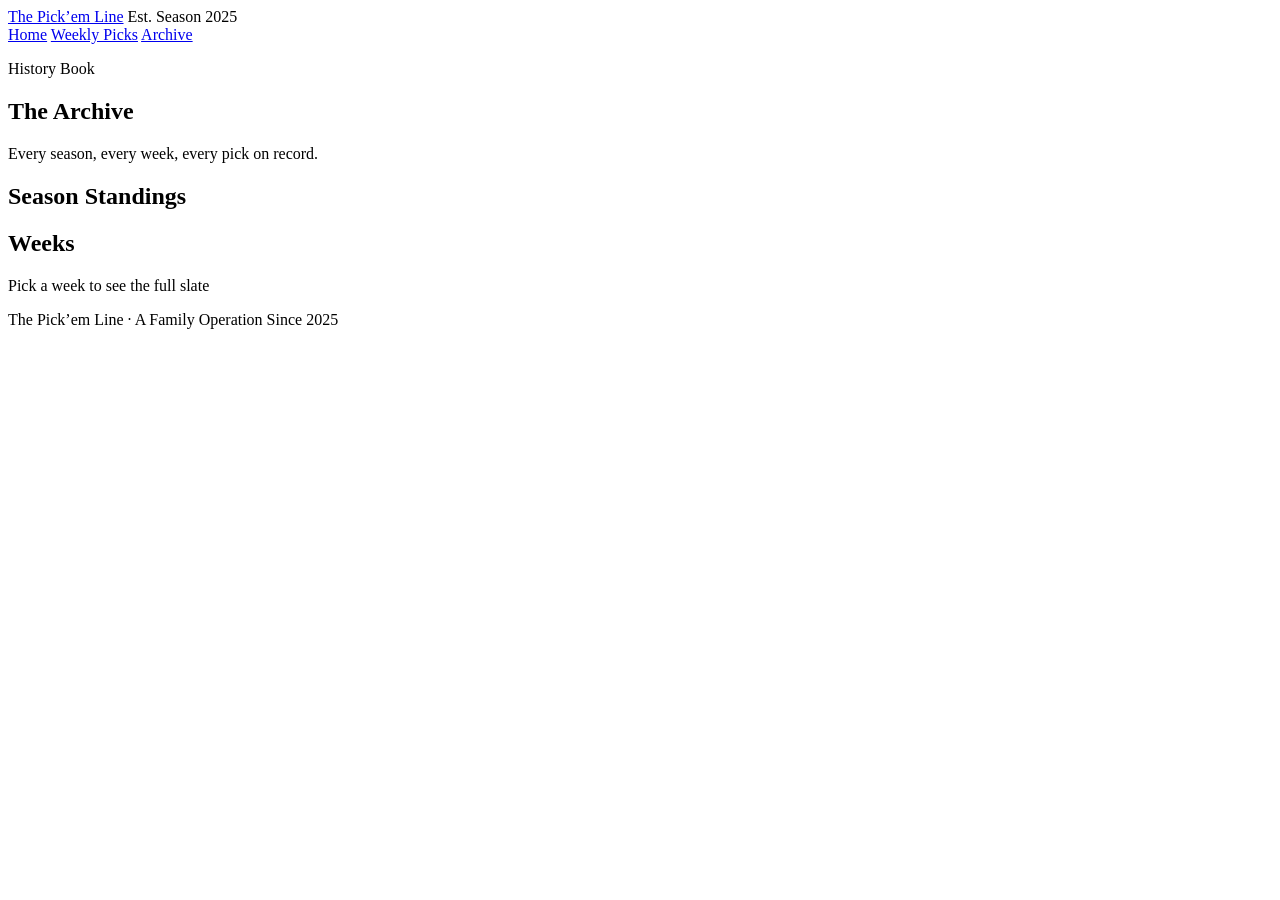
==== archive.html @ e5cb2527 "Add files via upload" ====
<!DOCTYPE html>
<html lang="en">
<head>
<meta charset="UTF-8">
<meta name="viewport" content="width=device-width, initial-scale=1.0">
<title>Archive &mdash; The Pick&rsquo;em Line</title>
<link rel="preconnect" href="https://fonts.googleapis.com">
<link href="https://fonts.googleapis.com/css2?family=Anton&family=Oswald:wght@400;500;600&family=Inter:wght@400;500;600&display=swap" rel="stylesheet">
<link rel="stylesheet" href="assets/style.css">
</head>
<body>

<header class="site-header">
  <div class="site-header-inner">
    <div class="brand">
      <a href="index.html" class="brand-mark">The Pick&rsquo;em Line</a>
      <span class="brand-tag">Est. Season 2025</span>
    </div>
    <nav class="site-nav">
      <a href="index.html">Home</a>
      <a href="picks.html">Weekly Picks</a>
      <a href="archive.html" class="active">Archive</a>
    </nav>
  </div>
</header>

<main class="page">

  <section class="hero">
    <p class="hero-eyebrow">History Book</p>
    <h1>The <span class="accent">Archive</span></h1>
    <p class="lede">Every season, every week, every pick on record.</p>
  </section>

  <div class="season-tabs" id="season-tabs"></div>

  <section class="panel">
    <h2>Season Standings</h2>
    <p class="panel-sub" id="season-standings-sub"></p>
    <div id="season-standings"></div>
  </section>

  <section class="panel">
    <h2>Weeks</h2>
    <p class="panel-sub">Pick a week to see the full slate</p>
    <div id="week-list" class="week-list"></div>
    <div id="week-detail"></div>
  </section>

</main>

<footer class="site-footer">The Pick&rsquo;em Line &middot; A Family Operation Since 2025</footer>

<script src="assets/players.js"></script>
<script src="assets/app.js"></script>
<script src="assets/archive.js"></script>
</body>
</html>
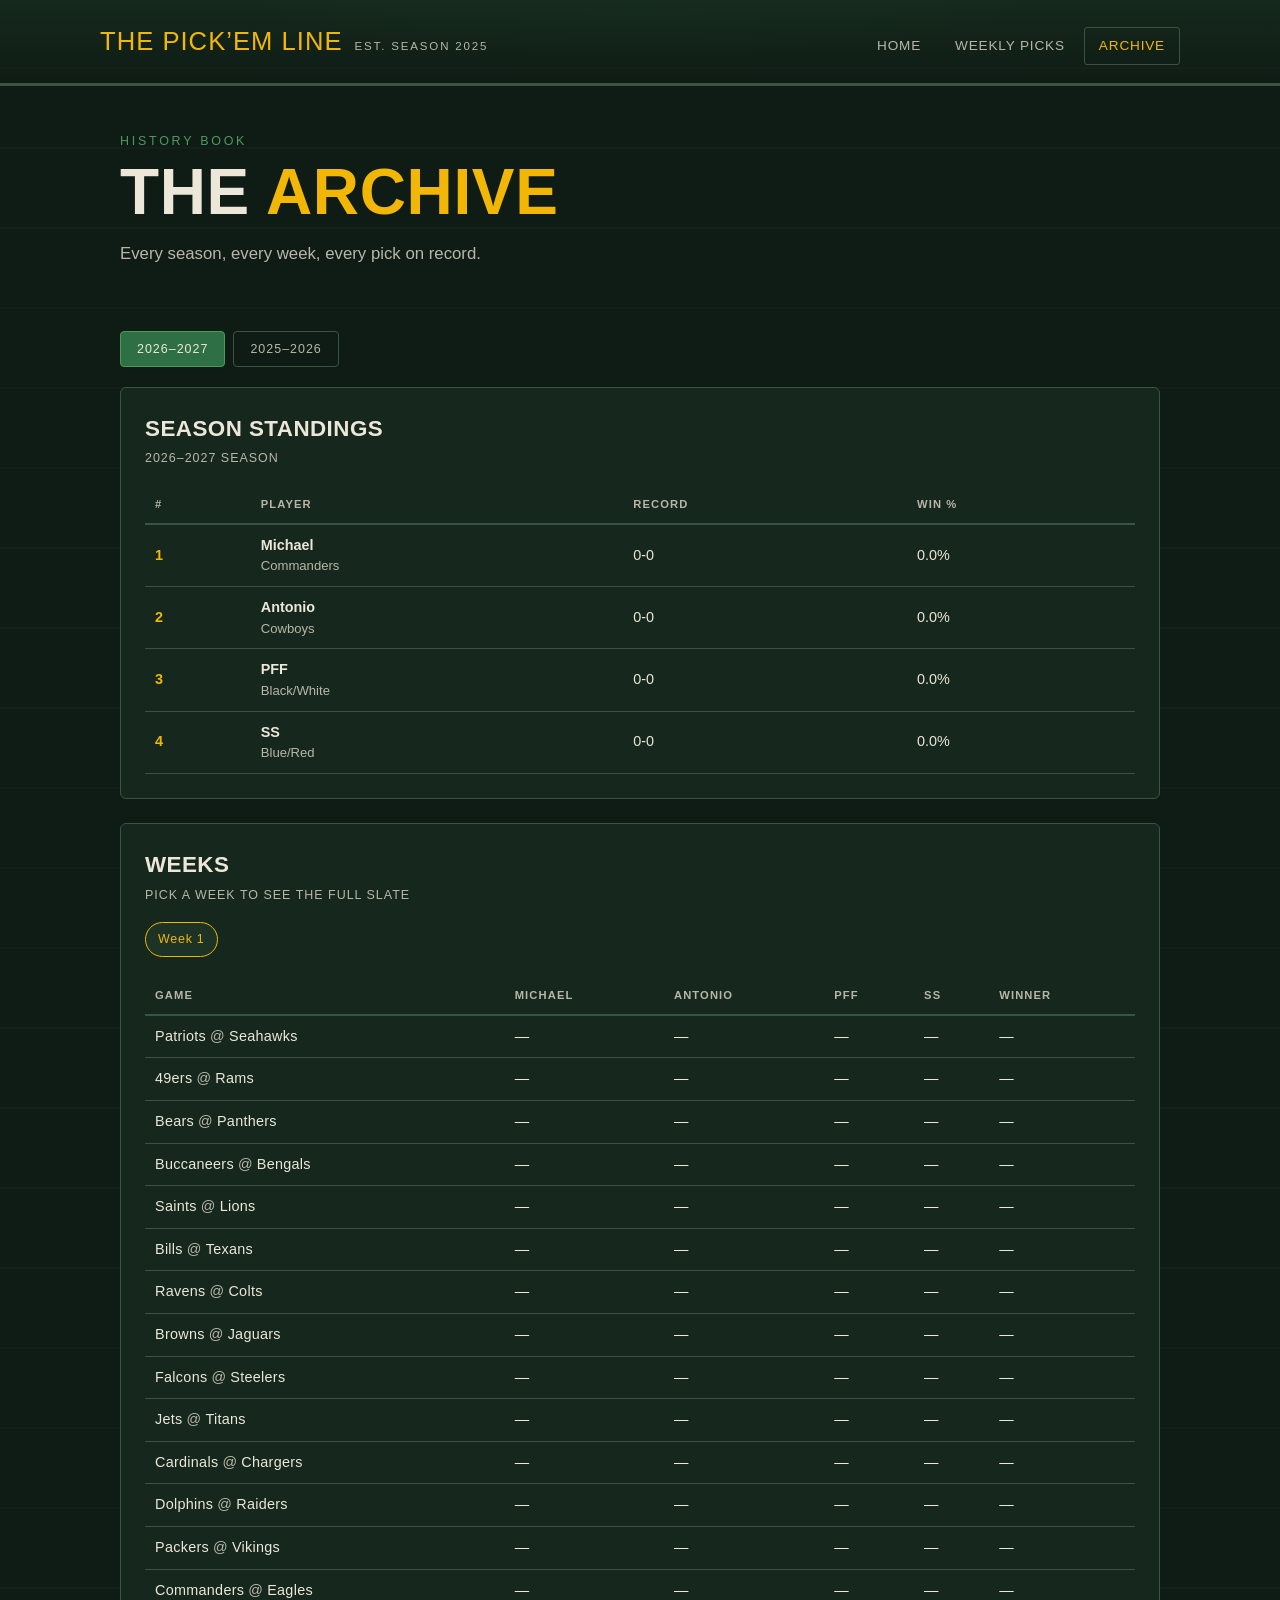
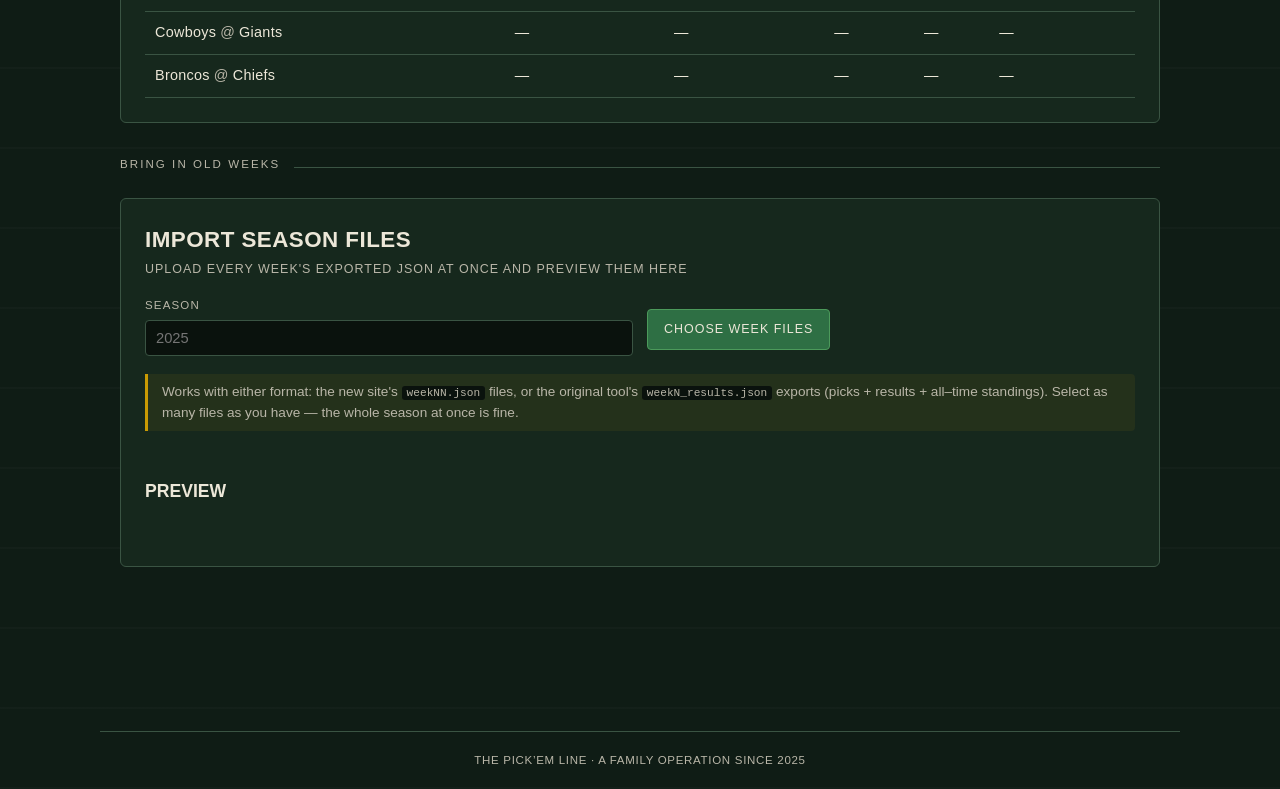
==== commit 6c33cf93: "Add files via upload" ====
--- a/archive.html
+++ b/archive.html
@@ -47,6 +47,45 @@
     <div id="week-detail"></div>
   </section>
 
+  <div class="yard-divider" data-label="Bring in old weeks"></div>
+
+  <section class="panel">
+    <h2>Import Season Files</h2>
+    <p class="panel-sub">Upload every week's exported JSON at once and preview them here</p>
+
+    <div class="field-row">
+      <div>
+        <label for="import-season">Season</label>
+        <input type="text" id="import-season" placeholder="2025">
+      </div>
+      <div style="align-self:end;">
+        <label class="btn file-label">
+          Choose Week Files
+          <input type="file" id="import-files" accept="application/json" multiple style="display:none;">
+        </label>
+      </div>
+    </div>
+
+    <div class="tip">
+      Works with either format: the new site's <code>weekNN.json</code> files, or the original
+      tool's <code>weekN_results.json</code> exports (picks + results + all&ndash;time standings).
+      Select as many files as you have &mdash; the whole season at once is fine.
+    </div>
+
+    <p id="import-status" class="status-line"></p>
+
+    <div id="import-preview">
+      <h3 style="font-family:var(--font-display); text-transform:uppercase; font-size:1.1rem;">Preview</h3>
+      <div id="import-standings"></div>
+      <div id="import-week-pills" class="week-list" style="margin-top:16px;"></div>
+      <div id="import-week-detail"></div>
+    </div>
+
+    <div class="btn-row" id="import-download-row" style="display:none;">
+      <button id="btn-download-bundle" class="amber" type="button">Download data/&lt;season&gt;/ bundle</button>
+    </div>
+  </section>
+
 </main>
 
 <footer class="site-footer">The Pick&rsquo;em Line &middot; A Family Operation Since 2025</footer>
@@ -54,5 +93,6 @@
 <script src="assets/players.js"></script>
 <script src="assets/app.js"></script>
 <script src="assets/archive.js"></script>
+<script src="assets/import-legacy.js"></script>
 </body>
 </html>
--- a/assets/style.css
+++ b/assets/style.css
@@ -0,0 +1,569 @@
+/* ============================================================
+   NFL Pick'em — "Under the Lights" scoreboard theme
+   ============================================================ */
+
+:root {
+  --bg:        #0F1C15;
+  --bg-panel:  #16281D;
+  --bg-panel-2:#1C3325;
+  --turf:      #2E6F44;
+  --turf-bright:#4C9A5B;
+  --amber:     #F2B705;
+  --amber-dim: #C99A03;
+  --chalk:     #ECE7D8;
+  --chalk-dim: #B9B6A8;
+  --ink:       #0A120D;
+  --line:      #3A5443;
+  --danger:    #C8102E;
+
+  --font-display: "Anton", "Arial Narrow", sans-serif;
+  --font-mono:    "Oswald", "Arial Narrow", sans-serif;
+  --font-body:    "Inter", -apple-system, BlinkMacSystemFont, "Segoe UI", sans-serif;
+}
+
+* { box-sizing: border-box; }
+
+html { scroll-behavior: smooth; }
+
+body {
+  margin: 0;
+  background:
+    radial-gradient(1200px 500px at 50% -10%, rgba(76,154,91,0.18), transparent 60%),
+    repeating-linear-gradient(0deg, rgba(255,255,255,0.02) 0 2px, transparent 2px 80px),
+    var(--bg);
+  color: var(--chalk);
+  font-family: var(--font-body);
+  line-height: 1.5;
+  min-height: 100vh;
+}
+
+a { color: inherit; }
+
+::selection { background: var(--amber); color: var(--ink); }
+
+/* ---------- Layout shell ---------- */
+
+.page {
+  max-width: 1080px;
+  margin: 0 auto;
+  padding: 0 20px 80px;
+}
+
+.site-header {
+  border-bottom: 3px solid var(--line);
+  padding: 22px 20px 18px;
+  margin-bottom: 36px;
+  background: linear-gradient(180deg, rgba(76,154,91,0.10), transparent);
+}
+
+.site-header-inner {
+  max-width: 1080px;
+  margin: 0 auto;
+  display: flex;
+  align-items: baseline;
+  justify-content: space-between;
+  flex-wrap: wrap;
+  gap: 12px;
+}
+
+.brand {
+  display: flex;
+  align-items: baseline;
+  gap: 12px;
+}
+
+.brand-mark {
+  font-family: var(--font-display);
+  font-size: 1.6rem;
+  letter-spacing: 0.04em;
+  color: var(--amber);
+  text-decoration: none;
+  text-transform: uppercase;
+}
+
+.brand-tag {
+  font-family: var(--font-mono);
+  font-size: 0.72rem;
+  letter-spacing: 0.16em;
+  text-transform: uppercase;
+  color: var(--chalk-dim);
+}
+
+nav.site-nav {
+  display: flex;
+  gap: 4px;
+  font-family: var(--font-mono);
+  font-size: 0.85rem;
+  letter-spacing: 0.06em;
+  text-transform: uppercase;
+}
+
+nav.site-nav a {
+  padding: 8px 14px;
+  text-decoration: none;
+  color: var(--chalk-dim);
+  border: 1px solid transparent;
+  border-radius: 3px;
+  transition: border-color 0.15s, color 0.15s;
+}
+
+nav.site-nav a:hover,
+nav.site-nav a.active {
+  color: var(--amber);
+  border-color: var(--line);
+}
+
+/* ---------- Hero ---------- */
+
+.hero {
+  padding: 10px 0 8px;
+  margin-bottom: 40px;
+}
+
+.hero-eyebrow {
+  font-family: var(--font-mono);
+  font-size: 0.78rem;
+  letter-spacing: 0.22em;
+  text-transform: uppercase;
+  color: var(--turf-bright);
+  margin: 0 0 10px;
+}
+
+.hero h1 {
+  font-family: var(--font-display);
+  font-size: clamp(2.4rem, 6vw, 4rem);
+  line-height: 0.98;
+  letter-spacing: 0.01em;
+  text-transform: uppercase;
+  margin: 0 0 14px;
+  color: var(--chalk);
+}
+
+.hero h1 .accent { color: var(--amber); }
+
+.hero p.lede {
+  max-width: 640px;
+  color: var(--chalk-dim);
+  font-size: 1.05rem;
+}
+
+/* ---------- Yard-line divider ---------- */
+
+.yard-divider {
+  position: relative;
+  height: 1px;
+  background: var(--line);
+  margin: 44px 0 30px;
+}
+
+.yard-divider::before {
+  content: attr(data-label);
+  position: absolute;
+  left: 0;
+  top: -11px;
+  background: var(--bg);
+  padding-right: 14px;
+  font-family: var(--font-mono);
+  font-size: 0.72rem;
+  letter-spacing: 0.18em;
+  text-transform: uppercase;
+  color: var(--chalk-dim);
+}
+
+/* ---------- Scoreboard widget (signature element) ---------- */
+
+.scoreboard {
+  display: grid;
+  grid-template-columns: repeat(auto-fit, minmax(220px, 1fr));
+  gap: 10px;
+  margin: 20px 0 10px;
+}
+
+.score-panel {
+  background: var(--ink);
+  border: 1px solid var(--line);
+  border-radius: 4px;
+  padding: 16px 18px;
+  position: relative;
+  overflow: hidden;
+}
+
+.score-panel::before {
+  content: "";
+  position: absolute;
+  left: 0; top: 0; bottom: 0;
+  width: 6px;
+  background: var(--panel-color, var(--turf-bright));
+}
+
+.score-panel .p-name {
+  font-family: var(--font-mono);
+  font-size: 0.95rem;
+  letter-spacing: 0.08em;
+  text-transform: uppercase;
+  color: var(--chalk);
+  margin: 0 0 2px;
+}
+
+.score-panel .p-team {
+  font-size: 0.72rem;
+  color: var(--chalk-dim);
+  margin: 0 0 12px;
+  letter-spacing: 0.04em;
+}
+
+.score-panel .p-record {
+  font-family: var(--font-mono);
+  font-size: 2.1rem;
+  letter-spacing: 0.03em;
+  color: var(--amber);
+  font-variant-numeric: tabular-nums;
+  line-height: 1;
+}
+
+.score-panel .p-pct {
+  font-family: var(--font-mono);
+  font-size: 0.78rem;
+  color: var(--chalk-dim);
+  margin-top: 6px;
+  letter-spacing: 0.06em;
+}
+
+.score-panel.is-leader .p-record { color: var(--turf-bright); }
+.score-panel.is-leader::after {
+  content: "LEADER";
+  position: absolute;
+  right: 10px; top: 10px;
+  font-family: var(--font-mono);
+  font-size: 0.6rem;
+  letter-spacing: 0.14em;
+  color: var(--turf-bright);
+  border: 1px solid var(--turf-bright);
+  padding: 2px 6px;
+  border-radius: 2px;
+}
+
+/* ---------- Cards / sections ---------- */
+
+.panel {
+  background: var(--bg-panel);
+  border: 1px solid var(--line);
+  border-radius: 6px;
+  padding: 24px;
+  margin-bottom: 24px;
+}
+
+.panel h2 {
+  font-family: var(--font-display);
+  font-size: 1.4rem;
+  letter-spacing: 0.02em;
+  text-transform: uppercase;
+  margin: 0 0 4px;
+  color: var(--chalk);
+}
+
+.panel .panel-sub {
+  font-family: var(--font-mono);
+  font-size: 0.78rem;
+  letter-spacing: 0.08em;
+  color: var(--chalk-dim);
+  text-transform: uppercase;
+  margin: 0 0 18px;
+}
+
+.cards-grid {
+  display: grid;
+  grid-template-columns: repeat(auto-fit, minmax(260px, 1fr));
+  gap: 16px;
+}
+
+.link-card {
+  display: block;
+  text-decoration: none;
+  background: var(--bg-panel-2);
+  border: 1px solid var(--line);
+  border-radius: 6px;
+  padding: 20px;
+  transition: border-color 0.15s, transform 0.15s;
+}
+
+.link-card:hover {
+  border-color: var(--amber);
+  transform: translateY(-2px);
+}
+
+.link-card .lc-eyebrow {
+  font-family: var(--font-mono);
+  font-size: 0.7rem;
+  letter-spacing: 0.14em;
+  text-transform: uppercase;
+  color: var(--turf-bright);
+  margin: 0 0 8px;
+}
+
+.link-card h3 {
+  font-family: var(--font-display);
+  font-size: 1.5rem;
+  text-transform: uppercase;
+  margin: 0 0 8px;
+  letter-spacing: 0.01em;
+}
+
+.link-card p {
+  color: var(--chalk-dim);
+  margin: 0;
+  font-size: 0.92rem;
+}
+
+/* ---------- Forms & controls ---------- */
+
+label {
+  display: block;
+  font-family: var(--font-mono);
+  font-size: 0.72rem;
+  letter-spacing: 0.1em;
+  text-transform: uppercase;
+  color: var(--chalk-dim);
+  margin-bottom: 6px;
+}
+
+input[type="text"],
+input[type="number"],
+input[type="file"],
+select,
+textarea {
+  background: var(--ink);
+  border: 1px solid var(--line);
+  color: var(--chalk);
+  border-radius: 4px;
+  padding: 9px 10px;
+  font-family: var(--font-body);
+  font-size: 0.92rem;
+  width: 100%;
+}
+
+textarea {
+  min-height: 130px;
+  font-family: var(--font-mono);
+  font-size: 0.85rem;
+  resize: vertical;
+}
+
+select { cursor: pointer; }
+
+input:focus, select:focus, textarea:focus, button:focus, a:focus {
+  outline: 2px solid var(--amber);
+  outline-offset: 2px;
+}
+
+.field-row {
+  display: grid;
+  grid-template-columns: repeat(auto-fit, minmax(180px, 1fr));
+  gap: 14px;
+  margin-bottom: 18px;
+}
+
+.btn-row {
+  display: flex;
+  flex-wrap: wrap;
+  gap: 10px;
+  margin: 4px 0 6px;
+}
+
+button, .btn {
+  font-family: var(--font-mono);
+  font-size: 0.78rem;
+  letter-spacing: 0.08em;
+  text-transform: uppercase;
+  background: var(--turf);
+  color: var(--chalk);
+  border: 1px solid var(--turf-bright);
+  border-radius: 4px;
+  padding: 10px 16px;
+  cursor: pointer;
+  transition: background 0.15s, transform 0.1s;
+}
+
+button:hover { background: var(--turf-bright); }
+button:active { transform: translateY(1px); }
+
+button.secondary {
+  background: transparent;
+  border-color: var(--line);
+  color: var(--chalk-dim);
+}
+button.secondary:hover { border-color: var(--chalk-dim); color: var(--chalk); }
+
+button.amber {
+  background: var(--amber);
+  border-color: var(--amber);
+  color: var(--ink);
+  font-weight: 600;
+}
+button.amber:hover { background: var(--amber-dim); }
+
+button.danger {
+  background: transparent;
+  border-color: var(--danger);
+  color: var(--danger);
+}
+
+.file-label {
+  display: inline-flex;
+  align-items: center;
+  gap: 8px;
+}
+
+/* ---------- Tables ---------- */
+
+.table-wrap { overflow-x: auto; }
+
+table {
+  width: 100%;
+  border-collapse: collapse;
+  font-size: 0.9rem;
+}
+
+thead th {
+  font-family: var(--font-mono);
+  font-size: 0.7rem;
+  letter-spacing: 0.1em;
+  text-transform: uppercase;
+  color: var(--chalk-dim);
+  text-align: left;
+  padding: 10px 10px;
+  border-bottom: 2px solid var(--line);
+  white-space: nowrap;
+}
+
+tbody td {
+  padding: 10px;
+  border-bottom: 1px solid var(--line);
+  vertical-align: middle;
+}
+
+tbody tr:hover { background: rgba(255,255,255,0.02); }
+
+.game-matchup {
+  font-family: var(--font-mono);
+  font-weight: 500;
+  letter-spacing: 0.02em;
+  white-space: nowrap;
+}
+
+.game-matchup .at { color: var(--chalk-dim); font-weight: 400; margin: 0 4px; }
+
+.pick-select-correct { color: var(--turf-bright); font-weight: 600; }
+.pick-select-wrong { color: var(--danger); }
+
+.standings-rank {
+  font-family: var(--font-mono);
+  color: var(--amber);
+  font-weight: 600;
+}
+
+.standings-name { font-weight: 600; }
+.standings-team { color: var(--chalk-dim); font-size: 0.82rem; }
+
+/* ---------- Misc ---------- */
+
+.tip {
+  font-size: 0.85rem;
+  color: var(--chalk-dim);
+  border-left: 3px solid var(--amber-dim);
+  padding: 8px 14px;
+  background: rgba(242,183,5,0.06);
+  border-radius: 0 4px 4px 0;
+  margin: 14px 0;
+}
+
+.tip code {
+  background: var(--ink);
+  padding: 1px 5px;
+  border-radius: 3px;
+  font-size: 0.82em;
+}
+
+.empty-state {
+  text-align: center;
+  padding: 40px 20px;
+  color: var(--chalk-dim);
+}
+
+.empty-state h3 {
+  font-family: var(--font-display);
+  text-transform: uppercase;
+  color: var(--chalk);
+  font-size: 1.3rem;
+  margin-bottom: 8px;
+}
+
+.status-line {
+  font-family: var(--font-mono);
+  font-size: 0.82rem;
+  color: var(--turf-bright);
+  min-height: 1.2em;
+  margin: 8px 0;
+}
+.status-line.is-error { color: var(--danger); }
+
+.season-tabs {
+  display: flex;
+  gap: 8px;
+  margin-bottom: 20px;
+  flex-wrap: wrap;
+}
+
+.season-tabs button {
+  background: transparent;
+  border-color: var(--line);
+  color: var(--chalk-dim);
+}
+
+.season-tabs button.active {
+  background: var(--turf);
+  border-color: var(--turf-bright);
+  color: var(--chalk);
+}
+
+.week-list {
+  display: flex;
+  flex-wrap: wrap;
+  gap: 8px;
+  margin-bottom: 20px;
+}
+
+.week-pill {
+  font-family: var(--font-mono);
+  font-size: 0.78rem;
+  letter-spacing: 0.06em;
+  padding: 7px 12px;
+  border: 1px solid var(--line);
+  border-radius: 999px;
+  cursor: pointer;
+  background: var(--bg-panel-2);
+  color: var(--chalk-dim);
+}
+
+.week-pill.active {
+  border-color: var(--amber);
+  color: var(--amber);
+}
+
+footer.site-footer {
+  max-width: 1080px;
+  margin: 60px auto 0;
+  padding: 20px;
+  border-top: 1px solid var(--line);
+  font-family: var(--font-mono);
+  font-size: 0.72rem;
+  letter-spacing: 0.06em;
+  color: var(--chalk-dim);
+  text-transform: uppercase;
+  text-align: center;
+}
+
+@media (max-width: 640px) {
+  .site-header-inner { flex-direction: column; align-items: flex-start; }
+  .hero h1 { font-size: 2.2rem; }
+}
